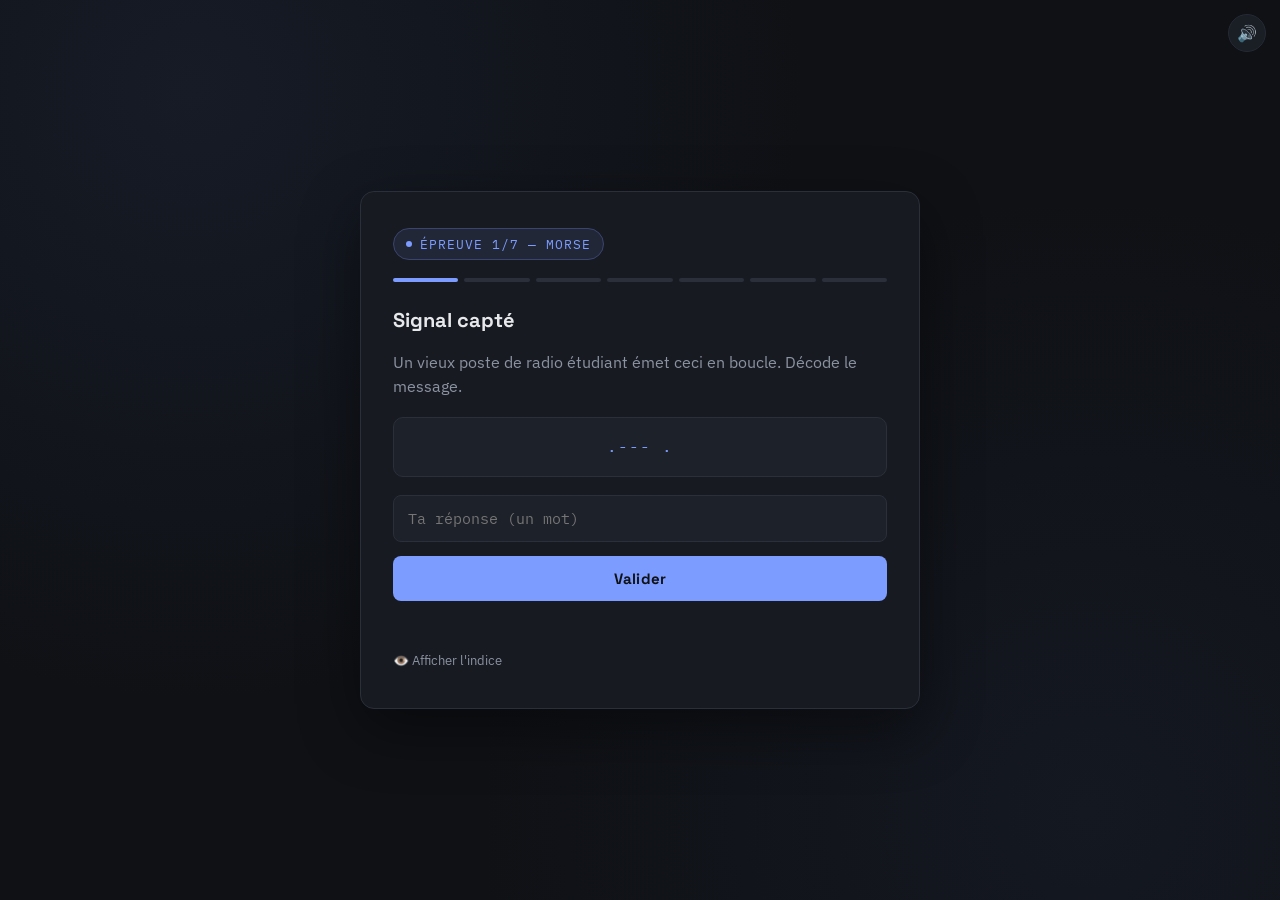
==== enigme1.html @ 164d0b4d "Add files via upload" ====
<!DOCTYPE html>
<html lang="fr">
<head>
<meta charset="UTF-8">
<meta name="viewport" content="width=device-width, initial-scale=1.0">
<title>Défi — Épreuve 1</title>
<link rel="stylesheet" href="style.css">
</head>
<body>
  <audio id="bgm" src="music.mp3" loop preload="auto"></audio>
  <button id="music-toggle" class="music-toggle" onclick="toggleMusic()" aria-label="Couper la musique">🔊</button>

  <div class="card">
    <span class="badge"><span class="dot"></span>ÉPREUVE 1/7 — MORSE</span>
    <div class="progress">
      <i class="done"></i><i></i><i></i><i></i><i></i><i></i><i></i>
    </div>
    <h2>Signal capté</h2>
    <p>Un vieux poste de radio étudiant émet ceci en boucle. Décode le message.</p>
    <div class="panel">.--- .</div>
    <input type="text" id="ans" placeholder="Ta réponse (un mot)">
    <button onclick="submitAnswer()">Valider</button>
    <div class="feedback" id="fb"></div>
    <details class="hint"><summary>👁️ Afficher l'indice</summary><p>Indice : chaque groupe de symboles = une lettre. Cherche « alphabet morse » si besoin.</p></details>
  </div>
  <script src="script.js"></script>
  <script>
    function submitAnswer(){ checkAnswer("ans","fb",["JE"],"enigme2.html","Énigme 1 réussie (Morse)"); }
    bindEnter("ans", submitAnswer);
  </script>
</body>
</html>
---- style.css ----
@import url('https://fonts.googleapis.com/css2?family=Space+Grotesk:wght@500;700&family=IBM+Plex+Sans:wght@400;500&family=IBM+Plex+Mono:wght@400;600&display=swap');

:root{
  --bg:#0F1115;
  --bg-card:#171A21;
  --bg-card-2:#1D2129;
  --border:#2A2F3A;
  --text:#E6E8EB;
  --muted:#8B93A1;
  --accent:#7C9CFF;
  --accent-dim:#3A4470;
  --success:#4FD17C;
  --error:#E0576A;
  --radius:14px;
}

*{box-sizing:border-box;}
html{scroll-behavior:smooth;}

body{
  margin:0;
  min-height:100vh;
  background:
    radial-gradient(circle at 15% 10%, #161B26 0%, transparent 45%),
    radial-gradient(circle at 85% 90%, #141821 0%, transparent 45%),
    var(--bg);
  color:var(--text);
  font-family:'IBM Plex Sans', sans-serif;
  display:flex;
  align-items:center;
  justify-content:center;
  padding:32px 16px;
  line-height:1.6;
}

.card{
  width:100%;
  max-width:560px;
  background:var(--bg-card);
  border:1px solid var(--border);
  border-radius:var(--radius);
  padding:36px 32px;
  box-shadow:0 20px 60px rgba(0,0,0,0.45);
  animation:rise .5s ease both;
}

@keyframes rise{
  from{opacity:0;transform:translateY(14px);}
  to{opacity:1;transform:translateY(0);}
}

.intro-icon{
  display:block;
  margin:4px 0 18px;
}

.badge{
  display:inline-flex;
  align-items:center;
  gap:8px;
  font-family:'IBM Plex Mono', monospace;
  font-size:12.5px;
  letter-spacing:.08em;
  color:var(--accent);
  background:rgba(124,156,255,.1);
  border:1px solid var(--accent-dim);
  padding:5px 12px;
  border-radius:999px;
  margin-bottom:18px;
}
.badge .dot{width:6px;height:6px;border-radius:50%;background:var(--accent);animation:pulse 1.6s infinite;}
@keyframes pulse{0%,100%{opacity:1;}50%{opacity:.25;}}

h1{
  font-family:'Space Grotesk', sans-serif;
  font-size:26px;
  font-weight:700;
  margin:0 0 6px;
  letter-spacing:-.01em;
}
h2{
  font-family:'Space Grotesk', sans-serif;
  font-size:20px;
  margin:0 0 14px;
}
p{color:var(--muted);margin:0 0 16px;font-size:15.5px;}
p.lead{color:var(--text);}

.panel{
  background:var(--bg-card-2);
  border:1px solid var(--border);
  border-radius:10px;
  padding:16px 18px;
  margin:18px 0;
  font-family:'IBM Plex Mono', monospace;
  font-size:16px;
  letter-spacing:.06em;
  color:var(--accent);
  word-break:break-all;
  text-align:center;
}

input[type="text"]{
  width:100%;
  background:var(--bg-card-2);
  border:1px solid var(--border);
  color:var(--text);
  font-family:'IBM Plex Mono', monospace;
  font-size:15px;
  padding:13px 14px;
  border-radius:8px;
  outline:none;
  transition:border-color .2s;
}
input[type="text"]:focus{border-color:var(--accent);}

button{
  appearance:none;
  border:none;
  cursor:pointer;
  font-family:'Space Grotesk', sans-serif;
  font-weight:700;
  font-size:15px;
  letter-spacing:.01em;
  padding:13px 22px;
  border-radius:8px;
  background:var(--accent);
  color:#0F1115;
  margin-top:14px;
  width:100%;
  transition:transform .15s, opacity .15s;
}
button:hover{opacity:.9;}
button:active{transform:scale(.98);}
button:disabled{opacity:.35;cursor:not-allowed;}

.feedback{
  min-height:20px;
  font-size:14px;
  font-family:'IBM Plex Mono', monospace;
  margin-top:10px;
}
.feedback.ok{color:var(--success);}
.feedback.err{color:var(--error);}

.progress{
  display:flex;
  gap:6px;
  margin-bottom:22px;
}
.progress i{
  flex:1;
  height:4px;
  border-radius:2px;
  background:var(--border);
}
.progress i.done{background:var(--accent);}

details.hint{
  margin-top:16px;
}
details.hint summary{
  cursor:pointer;
  font-size:13px;
  color:var(--muted);
  list-style:none;
  display:inline-flex;
  align-items:center;
  gap:6px;
  user-select:none;
}
details.hint summary::-webkit-details-marker{display:none;}
details.hint summary:hover{color:var(--accent);}
details.hint[open] summary{color:var(--accent);margin-bottom:8px;}
details.hint p{
  font-size:13px;
  color:var(--muted);
  border-left:2px solid var(--accent-dim);
  padding-left:10px;
  margin:0;
}
.final-mode details.hint summary{color:#7A6142;}
.final-mode details.hint p{color:#7A6142;border-left-color:#E3CFA0;}

.qr-wrap{text-align:center;margin:18px 0;}
.qr-wrap img{border-radius:10px;background:#fff;padding:10px;width:180px;height:180px;}

.hidden-word{
  color:transparent;
  text-shadow:none;
}
.hidden-word::selection{
  color:#0F1115;
  background:var(--accent);
}

.footer-note{
  margin-top:26px;
  font-size:12.5px;
  color:var(--muted);
  text-align:center;
  opacity:.6;
}

/* ---------- FINAL PAGE — warm flip ---------- */
body.final-mode{
  background:radial-gradient(circle at 50% 0%, #3a2418 0%, #1b120c 60%, #120b07 100%);
}
.final-mode .card{
  background:linear-gradient(180deg,#FBF3E3,#F3E6C8);
  color:#3B2A1A;
  border:1px solid #E3CFA0;
  text-align:center;
  overflow:hidden;
  position:relative;
}
.seal{
  width:74px;height:74px;border-radius:50%;
  background:radial-gradient(circle at 35% 30%, #9c2b2b, #6e1414);
  margin:0 auto 20px;
  display:flex;align-items:center;justify-content:center;
  font-family:'Space Grotesk', serif;
  color:#f3d9a4;font-weight:700;font-size:22px;
  box-shadow:0 6px 18px rgba(0,0,0,.35);
  animation:crack 1.4s ease .3s both;
}
@keyframes crack{
  0%{transform:scale(0) rotate(-15deg);opacity:0;}
  60%{transform:scale(1.15) rotate(4deg);opacity:1;}
  100%{transform:scale(1) rotate(0);}
}
.final-mode h1{
  font-family:'Space Grotesk', serif;
  font-size:30px;
  color:#5A3A1A;
}
.photo-frame{
  margin:20px auto;
  width:320px;
  height:320px;
  border-radius:50%;
  border:6px solid #fff;
  box-shadow:0 10px 30px rgba(59,42,26,.3);
  overflow:hidden;
}
.photo-frame img{
  display:block;
  width:100%;
  height:100%;
  object-fit:cover;
}
.final-mode p.reveal{
  font-size:19px;
  color:#3B2A1A;
  font-weight:500;
  margin:18px 0;
}
.final-mode p.small{
  font-size:13.5px;
  color:#7A6142;
}
.petal{
  position:fixed;top:-20px;
  font-size:18px;
  animation:fall linear forwards;
  pointer-events:none;
}
@keyframes fall{
  to{transform:translateY(110vh) rotate(360deg);opacity:.2;}
}

.music-toggle{
  position:fixed;
  top:14px;
  right:14px;
  width:38px;
  height:38px;
  border-radius:50%;
  background:var(--bg-card-2);
  border:1px solid var(--border);
  color:var(--text);
  font-size:16px;
  display:flex;
  align-items:center;
  justify-content:center;
  padding:0;
  margin:0;
  z-index:50;
  opacity:.85;
}
.music-toggle:hover{opacity:1;}
.final-mode .music-toggle{
  background:rgba(255,255,255,.7);
  border-color:#E3CFA0;
}

@media (max-width:480px){
  .card{padding:26px 20px;}
  h1{font-size:22px;}
}
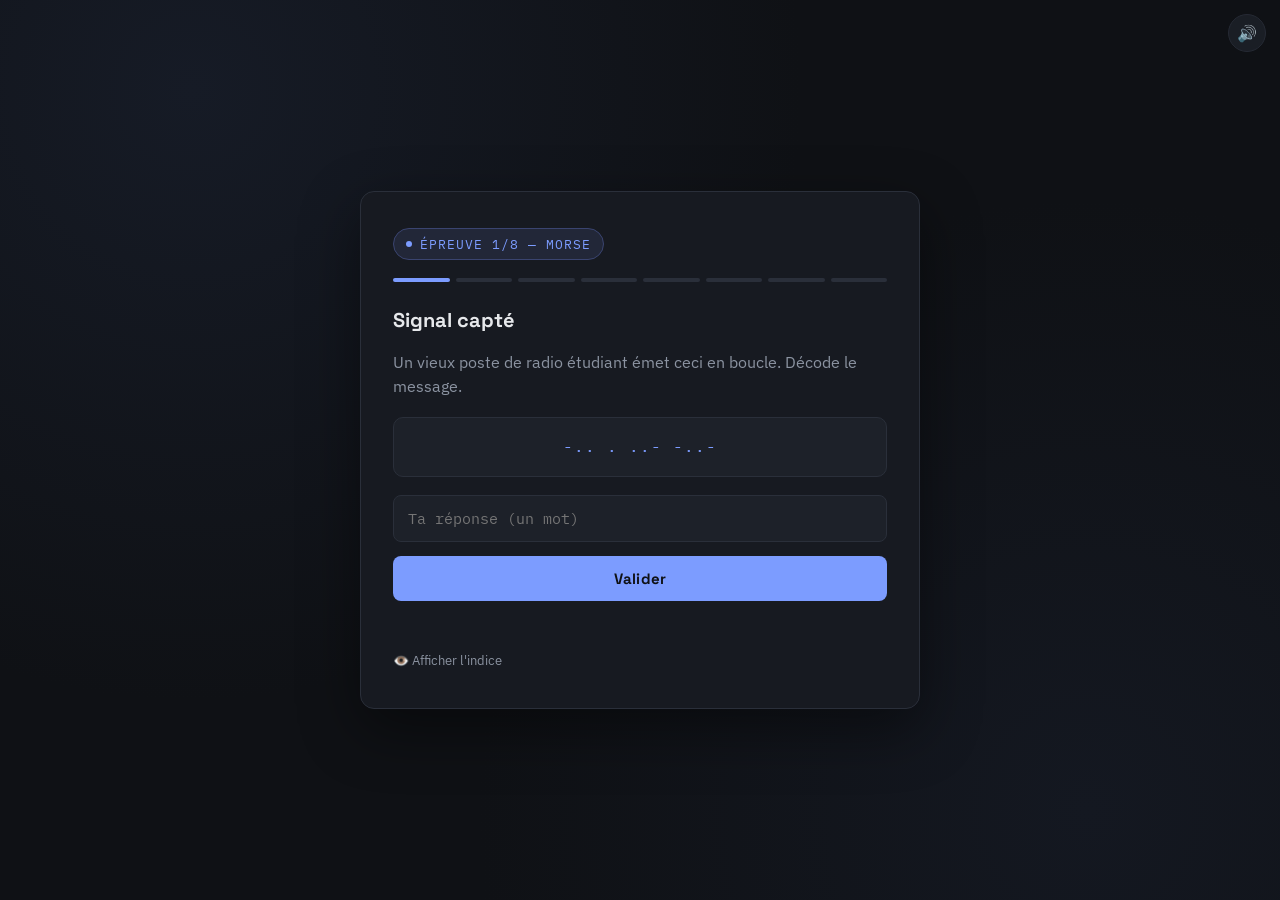
==== commit f47d80c7: "Add files via upload" ====
--- a/enigme1.html
+++ b/enigme1.html
@@ -11,13 +11,13 @@
   <button id="music-toggle" class="music-toggle" onclick="toggleMusic()" aria-label="Couper la musique">🔊</button>
 
   <div class="card">
-    <span class="badge"><span class="dot"></span>ÉPREUVE 1/7 — MORSE</span>
+    <span class="badge"><span class="dot"></span>ÉPREUVE 1/8 — MORSE</span>
     <div class="progress">
-      <i class="done"></i><i></i><i></i><i></i><i></i><i></i><i></i>
+      <i class="done"></i><i></i><i></i><i></i><i></i><i></i><i></i><i></i>
     </div>
     <h2>Signal capté</h2>
     <p>Un vieux poste de radio étudiant émet ceci en boucle. Décode le message.</p>
-    <div class="panel">.--- .</div>
+    <div class="panel">-.. . ..- -..-</div>
     <input type="text" id="ans" placeholder="Ta réponse (un mot)">
     <button onclick="submitAnswer()">Valider</button>
     <div class="feedback" id="fb"></div>
@@ -25,7 +25,7 @@
   </div>
   <script src="script.js"></script>
   <script>
-    function submitAnswer(){ checkAnswer("ans","fb",["JE"],"enigme2.html","Énigme 1 réussie (Morse)"); }
+    function submitAnswer(){ checkAnswer("ans","fb",["DEUX"],"enigme2.html","Énigme 1 réussie (Morse)"); }
     bindEnter("ans", submitAnswer);
   </script>
 </body>
